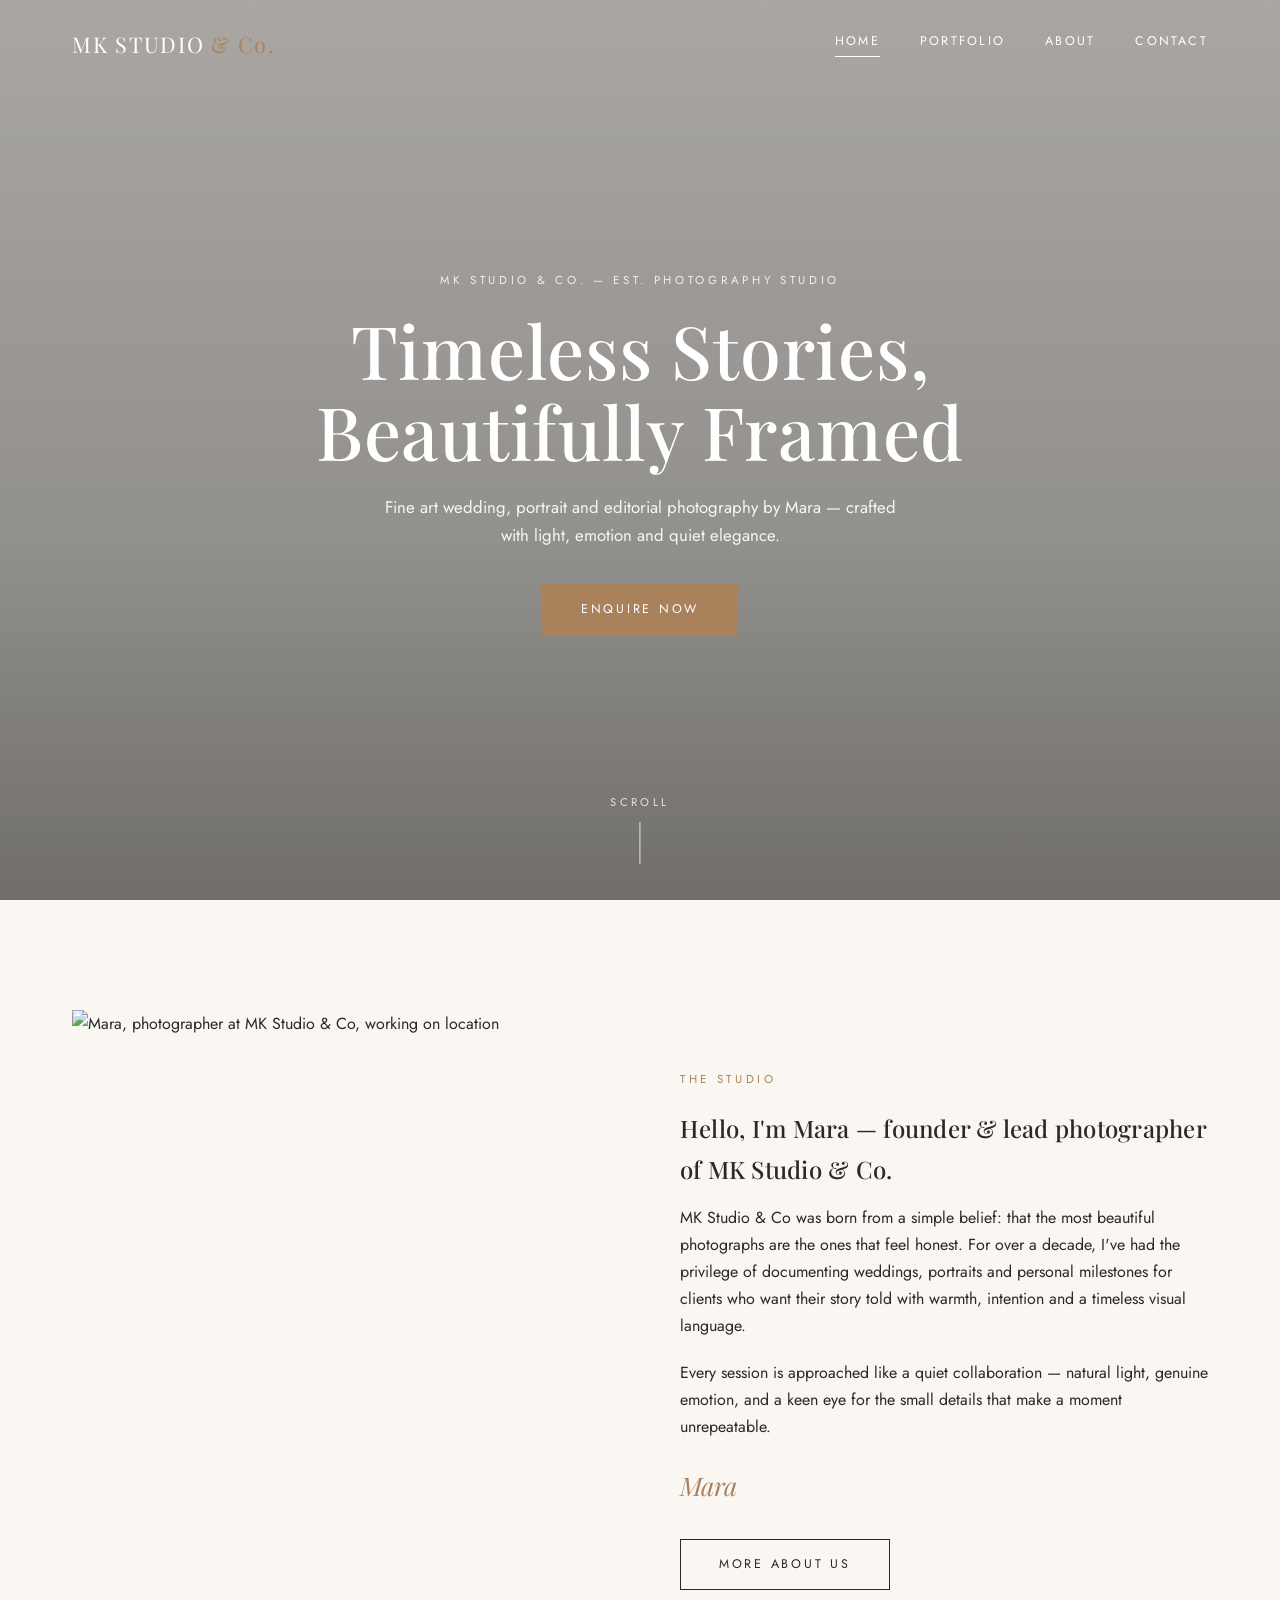
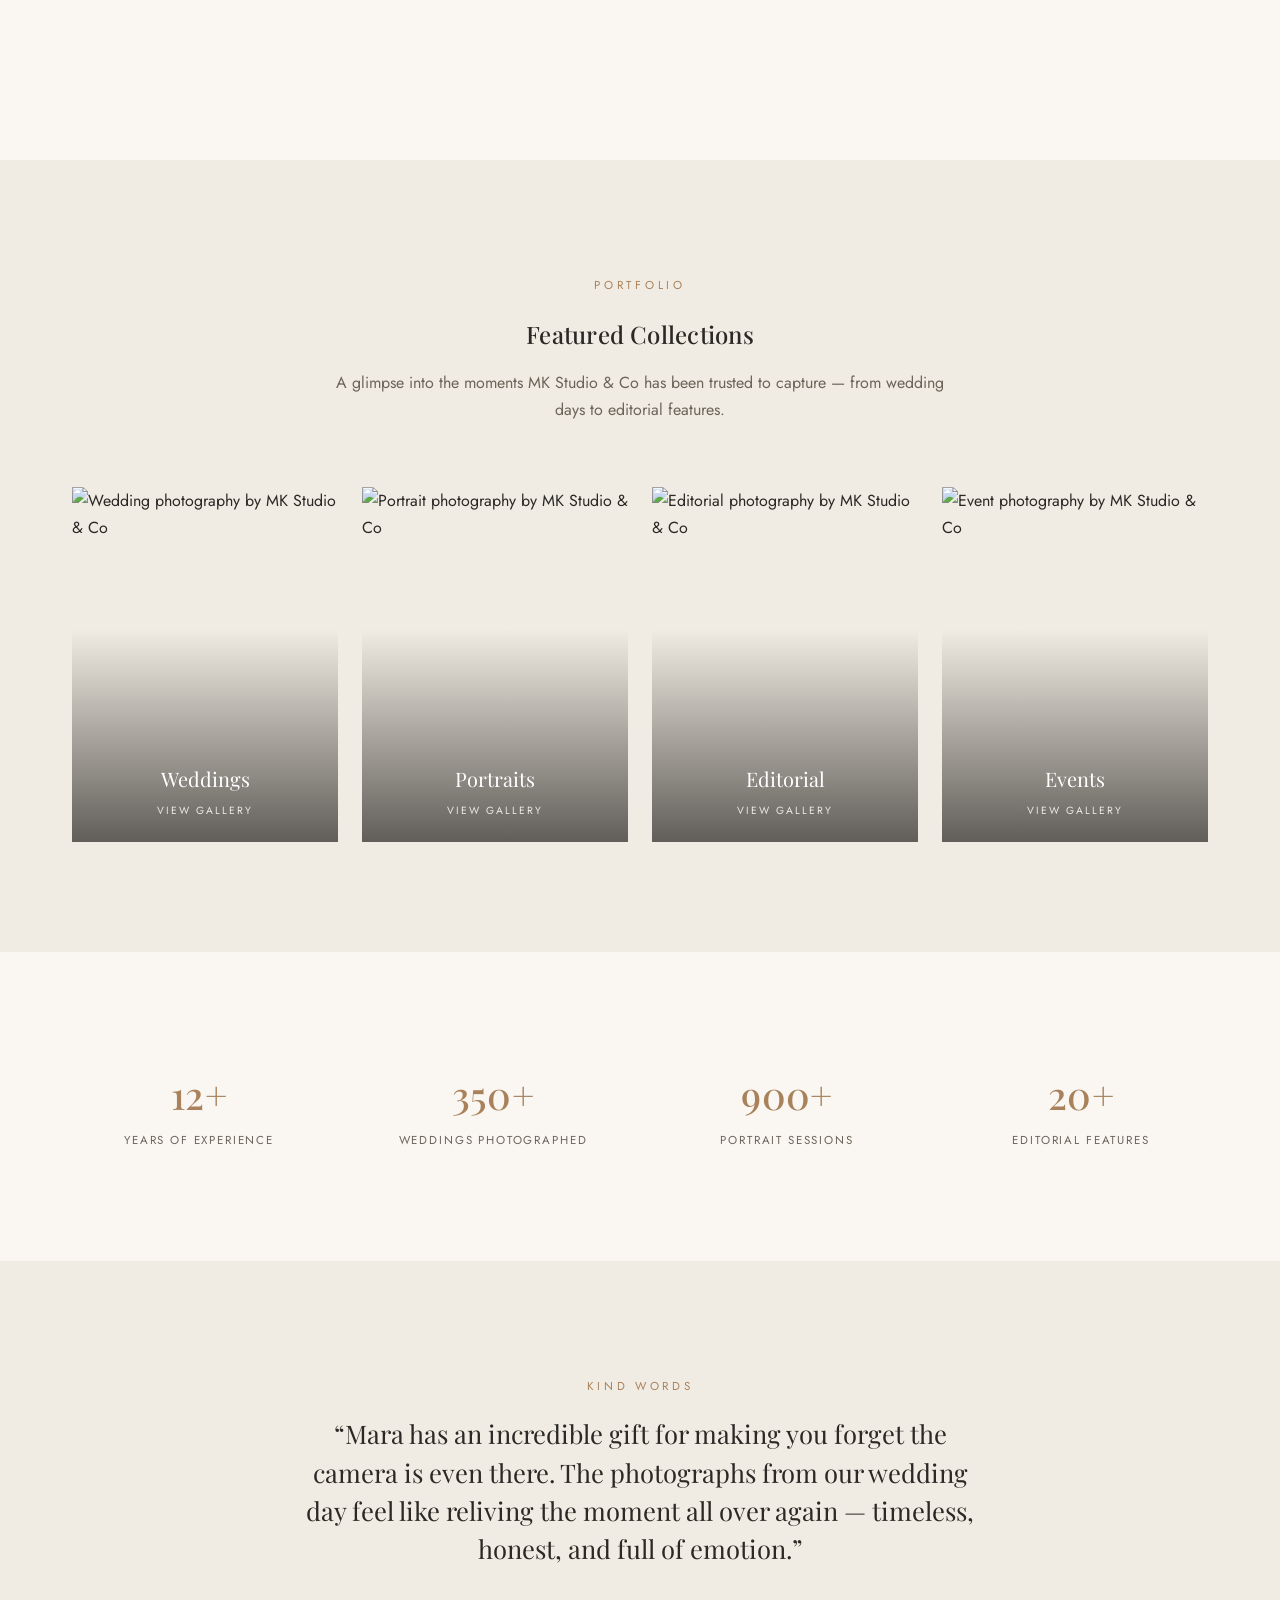
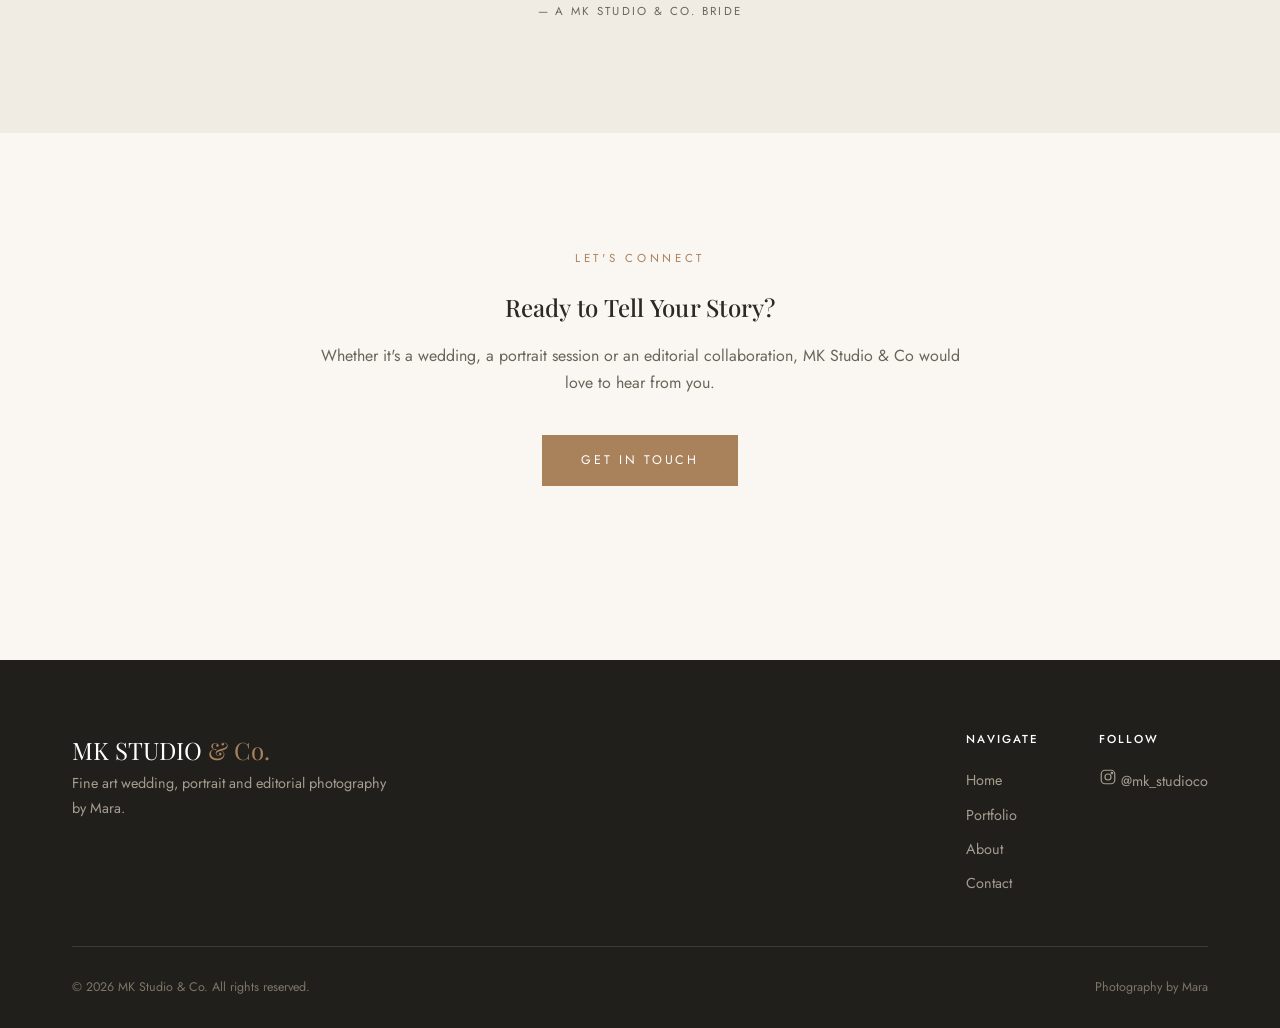
==== index.html @ fb34aadc "Add MK Studio & Co photography website Build a 4-page static site (home, portfolio, about, contact) " ====
<!DOCTYPE html>
<html lang="en">
<head>
<meta charset="UTF-8">
<meta name="viewport" content="width=device-width, initial-scale=1.0">
<title>MK STUDIO &amp; Co — Fine Art Photography by Mara</title>
<meta name="description" content="MK STUDIO & Co is a fine art photography studio led by photographer Mara, specializing in weddings, portraits, editorial and event photography.">
<link rel="preconnect" href="https://fonts.googleapis.com">
<link rel="preconnect" href="https://fonts.gstatic.com" crossorigin>
<link href="https://fonts.googleapis.com/css2?family=Playfair+Display:ital,wght@0,400;0,500;1,400&family=Jost:wght@300;400;500&display=swap" rel="stylesheet">
<link rel="stylesheet" href="css/style.css">
</head>
<body>

<header class="site-header transparent-nav">
  <div class="container nav-wrap">
    <a href="index.html" class="logo">MK STUDIO <span>&amp; Co.</span></a>
    <nav class="nav-links">
      <a href="index.html" class="active">Home</a>
      <a href="portfolio.html">Portfolio</a>
      <a href="about.html">About</a>
      <a href="contact.html">Contact</a>
    </nav>
    <button class="nav-toggle" aria-label="Toggle navigation">
      <span></span><span></span><span></span>
    </button>
  </div>
</header>

<section class="hero">
  <div class="hero-media" style="background-image: url('https://images.unsplash.com/photo-1519741497674-611481863552?auto=format&fit=crop&w=1800&q=80');"></div>
  <div class="hero-content">
    <span class="eyebrow">MK Studio &amp; Co. — Est. Photography Studio</span>
    <h1>Timeless Stories,<br>Beautifully Framed</h1>
    <p>Fine art wedding, portrait and editorial photography by Mara — crafted with light, emotion and quiet elegance.</p>
    <a href="contact.html" class="btn btn-accent">Enquire Now</a>
  </div>
  <span class="scroll-cue">Scroll</span>
</section>

<section>
  <div class="container split">
    <div class="split-media">
      <img src="https://images.unsplash.com/photo-1554080353-a576cf803bda?auto=format&fit=crop&w=1000&q=80" alt="Mara, photographer at MK Studio & Co, working on location">
    </div>
    <div class="split-text">
      <span class="eyebrow">The Studio</span>
      <h2>Hello, I'm Mara — founder &amp; lead photographer of MK Studio &amp; Co.</h2>
      <p>MK Studio &amp; Co was born from a simple belief: that the most beautiful photographs are the ones that feel honest. For over a decade, I've had the privilege of documenting weddings, portraits and personal milestones for clients who want their story told with warmth, intention and a timeless visual language.</p>
      <p>Every session is approached like a quiet collaboration — natural light, genuine emotion, and a keen eye for the small details that make a moment unrepeatable.</p>
      <p class="signature">Mara</p>
      <a href="about.html" class="btn">More About Us</a>
    </div>
  </div>
</section>

<section class="section-alt">
  <div class="container">
    <div class="section-head">
      <span class="eyebrow">Portfolio</span>
      <h2>Featured Collections</h2>
      <p>A glimpse into the moments MK Studio &amp; Co has been trusted to capture — from wedding days to editorial features.</p>
    </div>
    <div class="category-grid">
      <a href="portfolio.html#weddings" class="category-card">
        <img src="https://images.unsplash.com/photo-1519741497674-611481863552?auto=format&fit=crop&w=700&q=80" alt="Wedding photography by MK Studio & Co">
        <div class="category-label"><span>Weddings</span><small>View Gallery</small></div>
      </a>
      <a href="portfolio.html#portraits" class="category-card">
        <img src="https://images.unsplash.com/photo-1544005313-94ddf0286df2?auto=format&fit=crop&w=700&q=80" alt="Portrait photography by MK Studio & Co">
        <div class="category-label"><span>Portraits</span><small>View Gallery</small></div>
      </a>
      <a href="portfolio.html#editorial" class="category-card">
        <img src="https://images.unsplash.com/photo-1515886657613-9f3515b0c78f?auto=format&fit=crop&w=700&q=80" alt="Editorial photography by MK Studio & Co">
        <div class="category-label"><span>Editorial</span><small>View Gallery</small></div>
      </a>
      <a href="portfolio.html#events" class="category-card">
        <img src="https://images.unsplash.com/photo-1511795409834-ef04bbd61622?auto=format&fit=crop&w=700&q=80" alt="Event photography by MK Studio & Co">
        <div class="category-label"><span>Events</span><small>View Gallery</small></div>
      </a>
    </div>
  </div>
</section>

<section>
  <div class="container">
    <div class="stats">
      <div class="stat">
        <h3>12+</h3>
        <p>Years of Experience</p>
      </div>
      <div class="stat">
        <h3>350+</h3>
        <p>Weddings Photographed</p>
      </div>
      <div class="stat">
        <h3>900+</h3>
        <p>Portrait Sessions</p>
      </div>
      <div class="stat">
        <h3>20+</h3>
        <p>Editorial Features</p>
      </div>
    </div>
  </div>
</section>

<section class="section-alt">
  <div class="container testimonial">
    <span class="eyebrow">Kind Words</span>
    <blockquote>&ldquo;Mara has an incredible gift for making you forget the camera is even there. The photographs from our wedding day feel like reliving the moment all over again — timeless, honest, and full of emotion.&rdquo;</blockquote>
    <cite>— A MK Studio &amp; Co. Bride</cite>
  </div>
</section>

<section>
  <div class="container">
    <div class="section-head">
      <span class="eyebrow">Let's Connect</span>
      <h2>Ready to Tell Your Story?</h2>
      <p>Whether it's a wedding, a portrait session or an editorial collaboration, MK Studio &amp; Co would love to hear from you.</p>
      <a href="contact.html" class="btn btn-accent" style="margin-top: 20px;">Get In Touch</a>
    </div>
  </div>
</section>

<footer class="site-footer">
  <div class="container">
    <div class="footer-top">
      <div>
        <div class="footer-logo">MK STUDIO <span>&amp; Co.</span></div>
        <p class="footer-tagline">Fine art wedding, portrait and editorial photography by Mara.</p>
      </div>
      <div class="footer-links">
        <div class="footer-col">
          <h4>Navigate</h4>
          <a href="index.html">Home</a>
          <a href="portfolio.html">Portfolio</a>
          <a href="about.html">About</a>
          <a href="contact.html">Contact</a>
        </div>
        <div class="footer-col">
          <h4>Follow</h4>
          <a href="https://www.instagram.com/mk_studioco" target="_blank" rel="noopener" class="footer-social">
            <svg class="icon" viewBox="0 0 24 24" fill="none" stroke="currentColor" stroke-width="1.6"><rect x="3" y="3" width="18" height="18" rx="5"/><circle cx="12" cy="12" r="4"/><circle cx="17.2" cy="6.8" r="1"/></svg>
            @mk_studioco
          </a>
        </div>
      </div>
    </div>
    <div class="footer-bottom">
      <span>&copy; 2026 MK Studio &amp; Co. All rights reserved.</span>
      <span>Photography by Mara</span>
    </div>
  </div>
</footer>

<script src="js/main.js"></script>
</body>
</html>
---- css/style.css ----
/* ===========================================================
   MK STUDIO & Co — Photography Portfolio
   Base styles
   =========================================================== */

:root {
  --color-bg: #faf7f2;
  --color-bg-alt: #f1ece3;
  --color-text: #2b2925;
  --color-text-soft: #6b6459;
  --color-accent: #a9825c;
  --color-accent-dark: #8a6845;
  --color-line: #e2dacd;
  --color-white: #ffffff;
  --font-display: "Playfair Display", "Georgia", serif;
  --font-body: "Jost", "Helvetica Neue", Arial, sans-serif;
  --max-width: 1200px;
  --transition: 0.35s ease;
}

* {
  box-sizing: border-box;
}

html {
  scroll-behavior: smooth;
}

body {
  margin: 0;
  font-family: var(--font-body);
  color: var(--color-text);
  background: var(--color-bg);
  line-height: 1.7;
  -webkit-font-smoothing: antialiased;
}

img {
  max-width: 100%;
  display: block;
}

a {
  color: inherit;
  text-decoration: none;
}

ul {
  list-style: none;
  margin: 0;
  padding: 0;
}

h1, h2, h3, h4 {
  font-family: var(--font-display);
  font-weight: 500;
  letter-spacing: 0.01em;
  margin: 0 0 0.6em;
}

p {
  margin: 0 0 1.2em;
}

.container {
  max-width: var(--max-width);
  margin: 0 auto;
  padding: 0 32px;
}

.eyebrow {
  display: inline-block;
  font-family: var(--font-body);
  text-transform: uppercase;
  letter-spacing: 0.32em;
  font-size: 0.72rem;
  color: var(--color-accent);
  margin-bottom: 18px;
}

.btn {
  display: inline-block;
  padding: 14px 38px;
  border: 1px solid var(--color-text);
  color: var(--color-text);
  font-size: 0.78rem;
  letter-spacing: 0.22em;
  text-transform: uppercase;
  text-align: center;
  background: transparent;
  cursor: pointer;
  transition: background var(--transition), color var(--transition), border-color var(--transition);
}

.btn:hover {
  background: var(--color-text);
  color: var(--color-white);
}

.btn-accent {
  border-color: var(--color-accent);
  color: var(--color-white);
  background: var(--color-accent);
}

.btn-accent:hover {
  background: var(--color-accent-dark);
  border-color: var(--color-accent-dark);
  color: var(--color-white);
}

/* ---------- Header / Navigation ---------- */

.site-header {
  position: fixed;
  top: 0;
  left: 0;
  right: 0;
  z-index: 100;
  padding: 26px 0;
  transition: background var(--transition), padding var(--transition), box-shadow var(--transition);
}

.site-header.is-solid {
  background: rgba(250, 247, 242, 0.96);
  backdrop-filter: blur(6px);
  padding: 16px 0;
  box-shadow: 0 1px 0 var(--color-line);
}

.nav-wrap {
  display: flex;
  align-items: center;
  justify-content: space-between;
}

.logo {
  font-family: var(--font-display);
  font-size: 1.35rem;
  letter-spacing: 0.08em;
  color: var(--color-text);
}

.logo span {
  color: var(--color-accent);
}

.site-header.transparent-nav:not(.is-solid) .logo,
.site-header.transparent-nav:not(.is-solid) .nav-links a,
.site-header.transparent-nav:not(.is-solid) .nav-toggle span {
  color: var(--color-white);
}

.nav-links {
  display: flex;
  gap: 40px;
}

.nav-links a {
  font-size: 0.78rem;
  text-transform: uppercase;
  letter-spacing: 0.18em;
  padding-bottom: 4px;
  border-bottom: 1px solid transparent;
  transition: border-color var(--transition), opacity var(--transition);
}

.nav-links a:hover,
.nav-links a.active {
  border-bottom-color: currentColor;
}

.nav-toggle {
  display: none;
  flex-direction: column;
  gap: 5px;
  background: none;
  border: none;
  cursor: pointer;
  padding: 6px;
}

.nav-toggle span {
  width: 26px;
  height: 1px;
  background: var(--color-text);
  transition: background var(--transition);
}

/* ---------- Hero ---------- */

.hero {
  position: relative;
  height: 100vh;
  min-height: 620px;
  display: flex;
  align-items: center;
  justify-content: center;
  text-align: center;
  color: var(--color-white);
  overflow: hidden;
}

.hero-media {
  position: absolute;
  inset: 0;
  background-size: cover;
  background-position: center;
  filter: grayscale(15%);
}

.hero-media::after {
  content: "";
  position: absolute;
  inset: 0;
  background: linear-gradient(180deg, rgba(20, 18, 15, 0.35) 0%, rgba(20, 18, 15, 0.45) 60%, rgba(20, 18, 15, 0.6) 100%);
}

.hero-content {
  position: relative;
  z-index: 2;
  padding: 0 24px;
}

.hero-content .eyebrow {
  color: var(--color-white);
  opacity: 0.85;
}

.hero-content h1 {
  font-size: clamp(2.4rem, 6vw, 4.6rem);
  margin-bottom: 0.3em;
  line-height: 1.1;
}

.hero-content p {
  font-size: 1.05rem;
  max-width: 520px;
  margin: 0 auto 2em;
  opacity: 0.92;
}

.scroll-cue {
  position: absolute;
  bottom: 36px;
  left: 50%;
  transform: translateX(-50%);
  z-index: 2;
  color: var(--color-white);
  font-size: 0.7rem;
  letter-spacing: 0.3em;
  text-transform: uppercase;
  opacity: 0.8;
}

.scroll-cue::after {
  content: "";
  display: block;
  width: 1px;
  height: 42px;
  background: var(--color-white);
  margin: 10px auto 0;
  animation: scrollLine 2s ease-in-out infinite;
}

@keyframes scrollLine {
  0% { transform: scaleY(0); transform-origin: top; opacity: 0.2; }
  50% { transform: scaleY(1); transform-origin: top; opacity: 1; }
  51% { transform-origin: bottom; }
  100% { transform: scaleY(0); transform-origin: bottom; opacity: 0.2; }
}

/* ---------- Page hero (inner pages) ---------- */

.page-hero {
  padding: 180px 0 90px;
  text-align: center;
  background: var(--color-bg-alt);
  border-bottom: 1px solid var(--color-line);
}

.page-hero h1 {
  font-size: clamp(2.2rem, 4.5vw, 3.2rem);
}

.page-hero p {
  color: var(--color-text-soft);
  max-width: 560px;
  margin: 0 auto;
}

/* ---------- Sections ---------- */

section {
  padding: 110px 0;
}

.section-alt {
  background: var(--color-bg-alt);
}

.section-head {
  text-align: center;
  max-width: 640px;
  margin: 0 auto 64px;
}

.section-head p {
  color: var(--color-text-soft);
}

/* Intro / split section */

.split {
  display: grid;
  grid-template-columns: 1fr 1fr;
  gap: 80px;
  align-items: center;
}

.split-media img {
  width: 100%;
  height: 640px;
  object-fit: cover;
  filter: grayscale(8%);
}

.split-media.short img {
  height: 460px;
}

.split-text .eyebrow {
  display: block;
}

.signature {
  font-family: var(--font-display);
  font-style: italic;
  font-size: 1.6rem;
  color: var(--color-accent);
  margin-top: 24px;
}

/* Featured categories grid (home) */

.category-grid {
  display: grid;
  grid-template-columns: repeat(4, 1fr);
  gap: 24px;
}

.category-card {
  position: relative;
  overflow: hidden;
  aspect-ratio: 3 / 4;
}

.category-card img {
  width: 100%;
  height: 100%;
  object-fit: cover;
  filter: grayscale(12%);
  transition: transform 0.7s ease, filter 0.7s ease;
}

.category-card:hover img {
  transform: scale(1.06);
  filter: grayscale(0%);
}

.category-card::after {
  content: "";
  position: absolute;
  inset: 0;
  background: linear-gradient(180deg, rgba(20,18,15,0) 40%, rgba(20,18,15,0.65) 100%);
}

.category-label {
  position: absolute;
  left: 0;
  right: 0;
  bottom: 22px;
  z-index: 2;
  text-align: center;
  color: var(--color-white);
}

.category-label span {
  display: block;
  font-family: var(--font-display);
  font-size: 1.25rem;
}

.category-label small {
  display: block;
  text-transform: uppercase;
  letter-spacing: 0.2em;
  font-size: 0.65rem;
  margin-top: 6px;
  opacity: 0.85;
}

/* Portfolio gallery page */

.gallery-nav {
  display: flex;
  justify-content: center;
  flex-wrap: wrap;
  gap: 14px;
  margin-bottom: 56px;
}

.gallery-nav button {
  padding: 10px 24px;
  border: 1px solid var(--color-line);
  background: transparent;
  font-family: var(--font-body);
  font-size: 0.72rem;
  letter-spacing: 0.2em;
  text-transform: uppercase;
  cursor: pointer;
  color: var(--color-text-soft);
  transition: all var(--transition);
}

.gallery-nav button:hover,
.gallery-nav button.active {
  background: var(--color-text);
  border-color: var(--color-text);
  color: var(--color-white);
}

.gallery-grid {
  display: grid;
  grid-template-columns: repeat(3, 1fr);
  gap: 20px;
}

.gallery-item {
  overflow: hidden;
  position: relative;
}

.gallery-item.tall {
  grid-row: span 2;
}

.gallery-item img {
  width: 100%;
  height: 100%;
  object-fit: cover;
  filter: grayscale(10%);
  transition: transform 0.6s ease, filter 0.6s ease;
}

.gallery-item:hover img {
  transform: scale(1.04);
  filter: grayscale(0%);
}

.gallery-caption {
  position: absolute;
  inset: 0;
  display: flex;
  align-items: flex-end;
  padding: 20px;
  background: linear-gradient(180deg, rgba(20,18,15,0) 55%, rgba(20,18,15,0.55) 100%);
  color: var(--color-white);
  opacity: 0;
  transition: opacity var(--transition);
}

.gallery-item:hover .gallery-caption {
  opacity: 1;
}

.gallery-caption span {
  font-family: var(--font-display);
  font-size: 1.05rem;
}

/* Stats / numbers */

.stats {
  display: grid;
  grid-template-columns: repeat(4, 1fr);
  gap: 40px;
  text-align: center;
}

.stat h3 {
  font-size: 2.4rem;
  color: var(--color-accent);
  margin-bottom: 4px;
}

.stat p {
  margin: 0;
  text-transform: uppercase;
  letter-spacing: 0.16em;
  font-size: 0.72rem;
  color: var(--color-text-soft);
}

/* Testimonial */

.testimonial {
  max-width: 760px;
  margin: 0 auto;
  text-align: center;
}

.testimonial blockquote {
  font-family: var(--font-display);
  font-size: 1.6rem;
  line-height: 1.5;
  margin: 0 0 28px;
  color: var(--color-text);
}

.testimonial cite {
  font-style: normal;
  text-transform: uppercase;
  letter-spacing: 0.2em;
  font-size: 0.72rem;
  color: var(--color-text-soft);
}

/* About page */

.about-hero {
  display: grid;
  grid-template-columns: 0.9fr 1.1fr;
  gap: 80px;
  align-items: center;
}

.value-grid {
  display: grid;
  grid-template-columns: repeat(3, 1fr);
  gap: 40px;
}

.value-card {
  text-align: center;
  padding: 40px 24px;
  border: 1px solid var(--color-line);
}

.value-card .icon {
  width: 44px;
  height: 44px;
  margin: 0 auto 20px;
  color: var(--color-accent);
}

/* Contact page */

.contact-wrap {
  display: grid;
  grid-template-columns: 0.9fr 1.1fr;
  gap: 70px;
}

.contact-info h2 {
  font-size: 2rem;
}

.contact-info p {
  color: var(--color-text-soft);
}

.contact-detail {
  display: flex;
  align-items: center;
  gap: 14px;
  margin-bottom: 22px;
  padding-bottom: 22px;
  border-bottom: 1px solid var(--color-line);
}

.contact-detail .icon {
  width: 22px;
  height: 22px;
  flex-shrink: 0;
  color: var(--color-accent);
}

.contact-detail a {
  font-size: 0.95rem;
  word-break: break-all;
  transition: color var(--transition);
}

.contact-detail a:hover {
  color: var(--color-accent);
}

.contact-detail small {
  display: block;
  text-transform: uppercase;
  letter-spacing: 0.18em;
  font-size: 0.65rem;
  color: var(--color-text-soft);
  margin-bottom: 4px;
}

.contact-form {
  background: var(--color-white);
  padding: 48px;
  border: 1px solid var(--color-line);
}

.form-row {
  display: grid;
  grid-template-columns: 1fr 1fr;
  gap: 22px;
}

.field {
  margin-bottom: 22px;
}

.field label {
  display: block;
  font-size: 0.7rem;
  text-transform: uppercase;
  letter-spacing: 0.18em;
  color: var(--color-text-soft);
  margin-bottom: 10px;
}

.field input,
.field select,
.field textarea {
  width: 100%;
  border: none;
  border-bottom: 1px solid var(--color-line);
  background: transparent;
  padding: 10px 2px;
  font-family: var(--font-body);
  font-size: 0.95rem;
  color: var(--color-text);
  transition: border-color var(--transition);
}

.field textarea {
  resize: vertical;
  min-height: 120px;
}

.field input:focus,
.field select:focus,
.field textarea:focus {
  outline: none;
  border-color: var(--color-accent);
}

.form-note {
  font-size: 0.82rem;
  color: var(--color-text-soft);
  margin-top: 18px;
}

.form-status {
  margin-top: 18px;
  font-size: 0.85rem;
  display: none;
}

.form-status.visible {
  display: block;
}

.form-status.success {
  color: #4a7c59;
}

.form-status.error {
  color: #b3543b;
}

/* ---------- Footer ---------- */

.site-footer {
  background: #211f1c;
  color: #d8d2c6;
  padding: 70px 0 30px;
}

.footer-top {
  display: flex;
  justify-content: space-between;
  align-items: flex-start;
  flex-wrap: wrap;
  gap: 40px;
  padding-bottom: 40px;
  border-bottom: 1px solid rgba(255,255,255,0.12);
  margin-bottom: 30px;
}

.footer-logo {
  font-family: var(--font-display);
  font-size: 1.5rem;
  color: var(--color-white);
}

.footer-logo span {
  color: var(--color-accent);
}

.footer-tagline {
  max-width: 320px;
  color: #a49d8e;
  font-size: 0.9rem;
}

.footer-links {
  display: flex;
  gap: 60px;
  flex-wrap: wrap;
}

.footer-col h4 {
  font-family: var(--font-body);
  text-transform: uppercase;
  letter-spacing: 0.18em;
  font-size: 0.72rem;
  color: var(--color-white);
  margin-bottom: 18px;
}

.footer-col a,
.footer-col p {
  display: block;
  color: #a49d8e;
  font-size: 0.9rem;
  margin-bottom: 10px;
  transition: color var(--transition);
}

.footer-col a:hover {
  color: var(--color-white);
}

.footer-social {
  display: inline-flex;
  align-items: center;
  gap: 10px;
}

.footer-social .icon {
  width: 18px;
  height: 18px;
}

.footer-bottom {
  display: flex;
  justify-content: space-between;
  flex-wrap: wrap;
  gap: 10px;
  font-size: 0.78rem;
  color: #7d7666;
}

/* ---------- Responsive ---------- */

@media (max-width: 960px) {
  .split,
  .about-hero,
  .contact-wrap {
    grid-template-columns: 1fr;
    gap: 50px;
  }

  .split-media img {
    height: 420px;
  }

  .category-grid {
    grid-template-columns: repeat(2, 1fr);
  }

  .gallery-grid {
    grid-template-columns: repeat(2, 1fr);
  }

  .stats {
    grid-template-columns: repeat(2, 1fr);
    row-gap: 40px;
  }

  .value-grid {
    grid-template-columns: 1fr;
  }

  .form-row {
    grid-template-columns: 1fr;
    gap: 0;
  }
}

@media (max-width: 720px) {
  .nav-links {
    position: fixed;
    top: 0;
    right: 0;
    height: 100vh;
    width: 78%;
    max-width: 320px;
    background: var(--color-bg);
    flex-direction: column;
    align-items: flex-start;
    justify-content: center;
    gap: 30px;
    padding: 40px;
    transform: translateX(100%);
    transition: transform var(--transition);
    box-shadow: -6px 0 24px rgba(0,0,0,0.08);
  }

  .nav-links.open {
    transform: translateX(0);
  }

  .nav-links a {
    color: var(--color-text) !important;
    font-size: 0.95rem;
  }

  .nav-toggle {
    display: flex;
  }

  .site-header.transparent-nav .nav-links a {
    color: var(--color-text) !important;
  }

  section {
    padding: 80px 0;
  }

  .category-grid {
    grid-template-columns: 1fr;
  }

  .gallery-grid {
    grid-template-columns: 1fr;
  }

  .gallery-item.tall {
    grid-row: auto;
  }

  .contact-form {
    padding: 30px 22px;
  }

  .footer-top {
    flex-direction: column;
  }
}
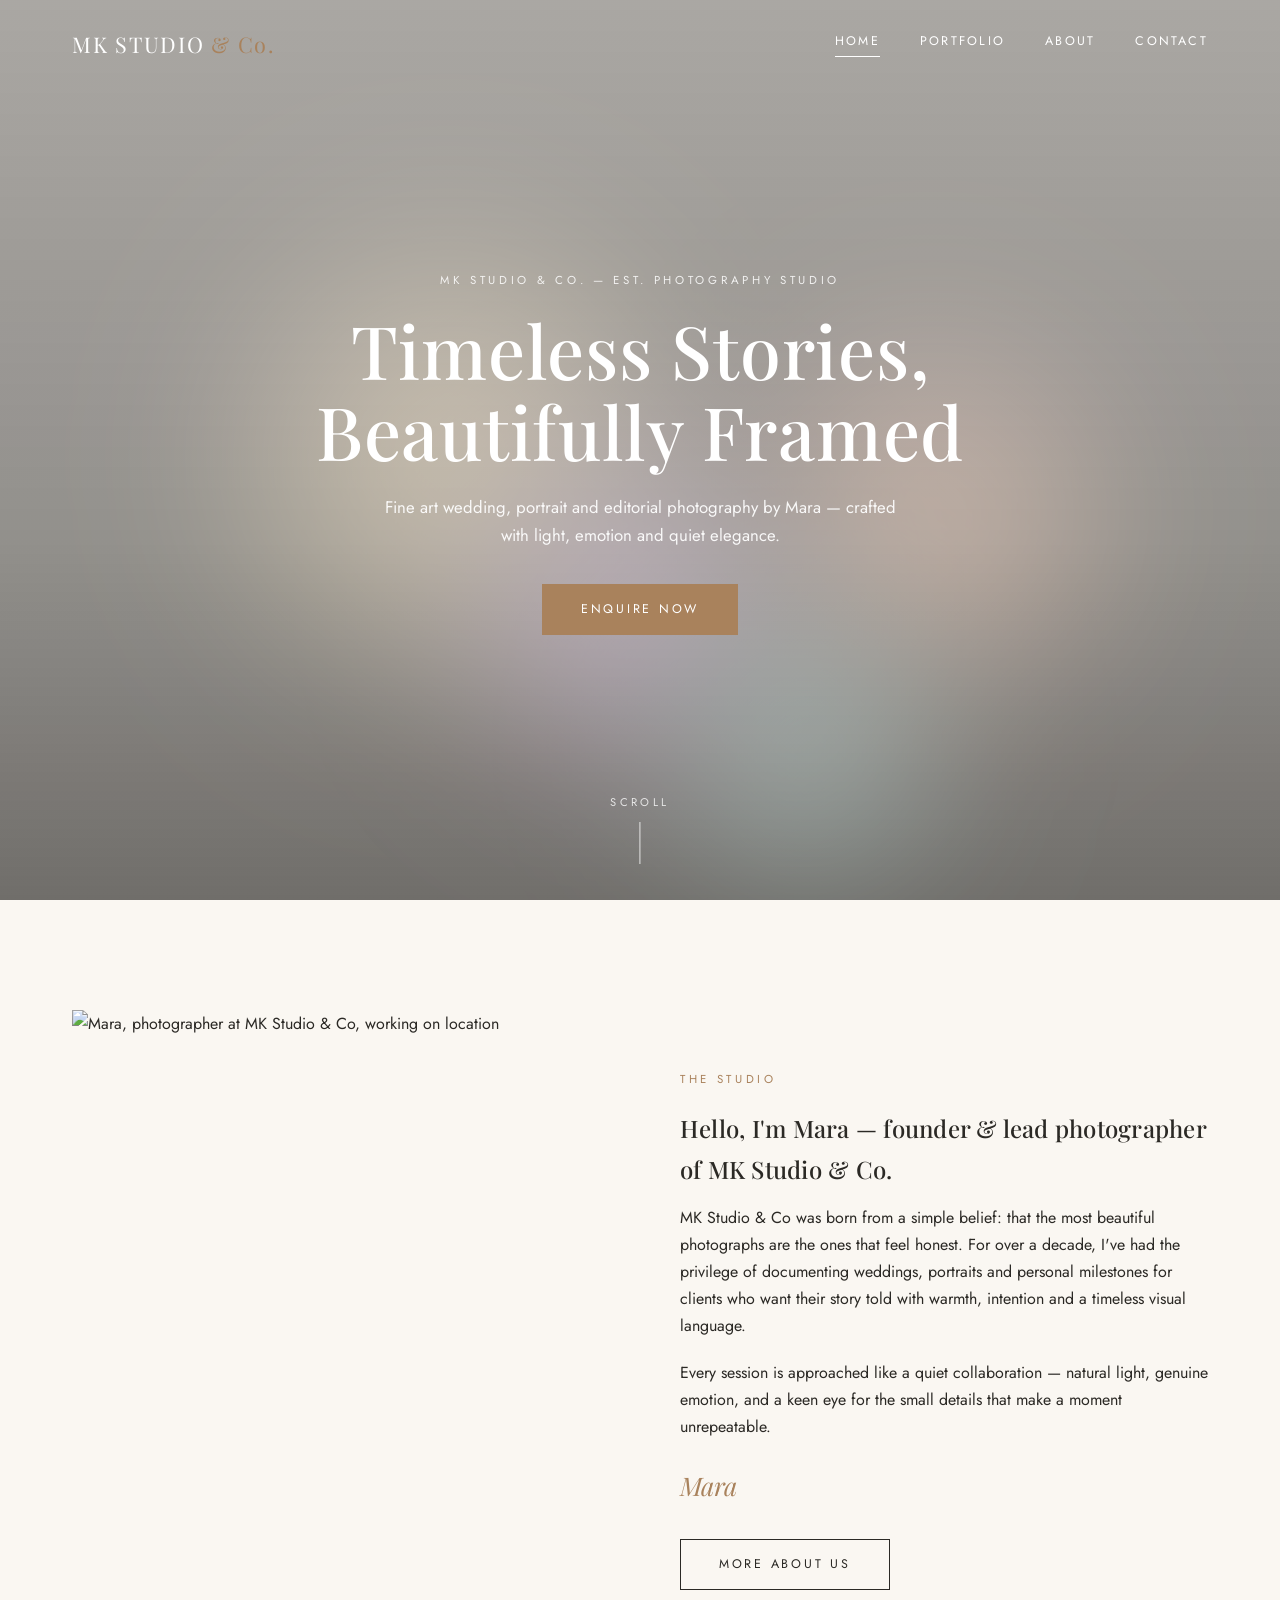
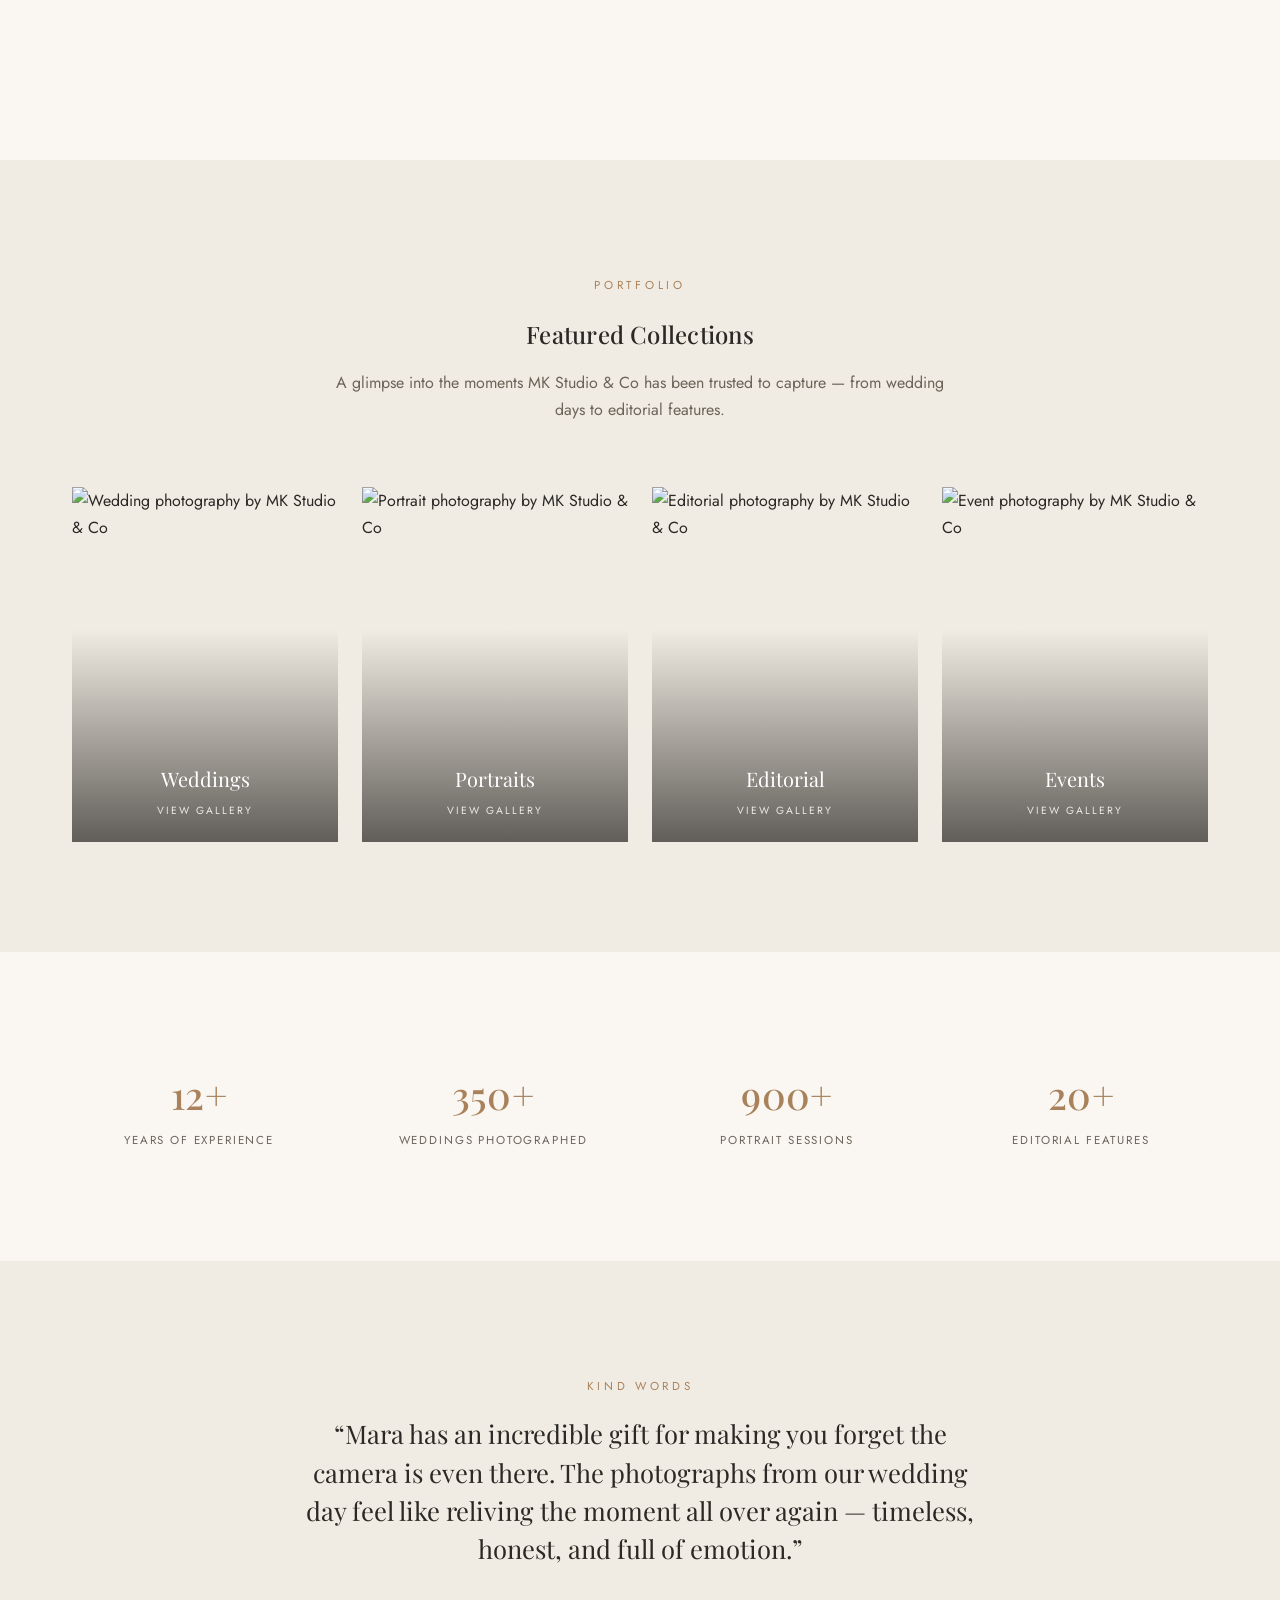
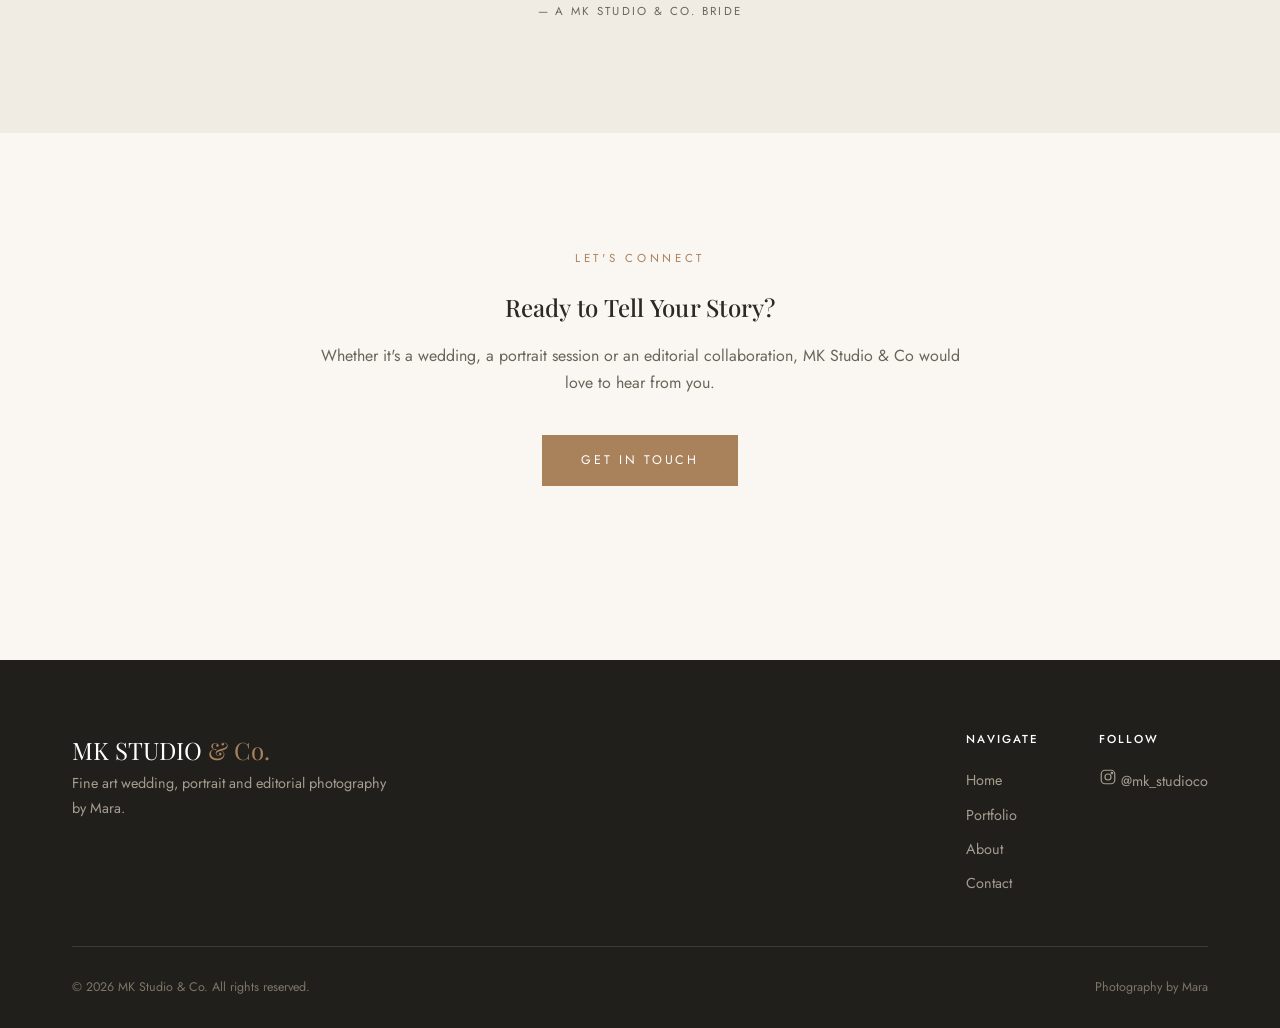
==== commit b1d69e1d: "Add animated Siri-style color glow behind hero headline Layer several blurred, drifting radial-gradi" ====
--- a/index.html
+++ b/index.html
@@ -29,6 +29,12 @@
 
 <section class="hero">
   <div class="hero-media" style="background-image: url('https://images.unsplash.com/photo-1519741497674-611481863552?auto=format&fit=crop&w=1800&q=80');"></div>
+  <div class="siri-glow" aria-hidden="true">
+    <span class="b1"></span>
+    <span class="b2"></span>
+    <span class="b3"></span>
+    <span class="b4"></span>
+  </div>
   <div class="hero-content">
     <span class="eyebrow">MK Studio &amp; Co. — Est. Photography Studio</span>
     <h1>Timeless Stories,<br>Beautifully Framed</h1>
--- a/css/style.css
+++ b/css/style.css
@@ -214,6 +214,82 @@
   position: absolute;
   inset: 0;
   background: linear-gradient(180deg, rgba(20, 18, 15, 0.35) 0%, rgba(20, 18, 15, 0.45) 60%, rgba(20, 18, 15, 0.6) 100%);
+}
+
+.siri-glow {
+  position: absolute;
+  inset: 0;
+  z-index: 1;
+  overflow: hidden;
+  mix-blend-mode: screen;
+  opacity: 0.6;
+  pointer-events: none;
+}
+
+.siri-glow span {
+  position: absolute;
+  border-radius: 50%;
+  filter: blur(70px);
+  will-change: transform;
+}
+
+.siri-glow .b1 {
+  width: 46vw;
+  height: 46vw;
+  left: 12%;
+  top: 18%;
+  background: radial-gradient(circle, #f0c987 0%, rgba(240, 201, 135, 0) 70%);
+  animation: siriDrift1 16s ease-in-out infinite;
+}
+
+.siri-glow .b2 {
+  width: 38vw;
+  height: 38vw;
+  right: 8%;
+  top: 30%;
+  background: radial-gradient(circle, #e0906d 0%, rgba(224, 144, 109, 0) 70%);
+  animation: siriDrift2 19s ease-in-out infinite;
+}
+
+.siri-glow .b3 {
+  width: 34vw;
+  height: 34vw;
+  left: 32%;
+  bottom: 8%;
+  background: radial-gradient(circle, #b98bc9 0%, rgba(185, 139, 201, 0) 70%);
+  animation: siriDrift3 22s ease-in-out infinite;
+}
+
+.siri-glow .b4 {
+  width: 30vw;
+  height: 30vw;
+  right: 22%;
+  bottom: -4%;
+  background: radial-gradient(circle, #7fb2ad 0%, rgba(127, 178, 173, 0) 70%);
+  animation: siriDrift1 24s ease-in-out infinite reverse;
+}
+
+@keyframes siriDrift1 {
+  0%, 100% { transform: translate(0, 0) scale(1); }
+  33% { transform: translate(6vw, -4vh) scale(1.15); }
+  66% { transform: translate(-4vw, 5vh) scale(0.9); }
+}
+
+@keyframes siriDrift2 {
+  0%, 100% { transform: translate(0, 0) scale(1); }
+  50% { transform: translate(-8vw, 6vh) scale(1.2); }
+}
+
+@keyframes siriDrift3 {
+  0%, 100% { transform: translate(0, 0) scale(1); }
+  40% { transform: translate(5vw, -6vh) scale(1.1); }
+  75% { transform: translate(-6vw, -2vh) scale(0.95); }
+}
+
+@media (prefers-reduced-motion: reduce) {
+  .siri-glow span {
+    animation: none;
+  }
 }
 
 .hero-content {
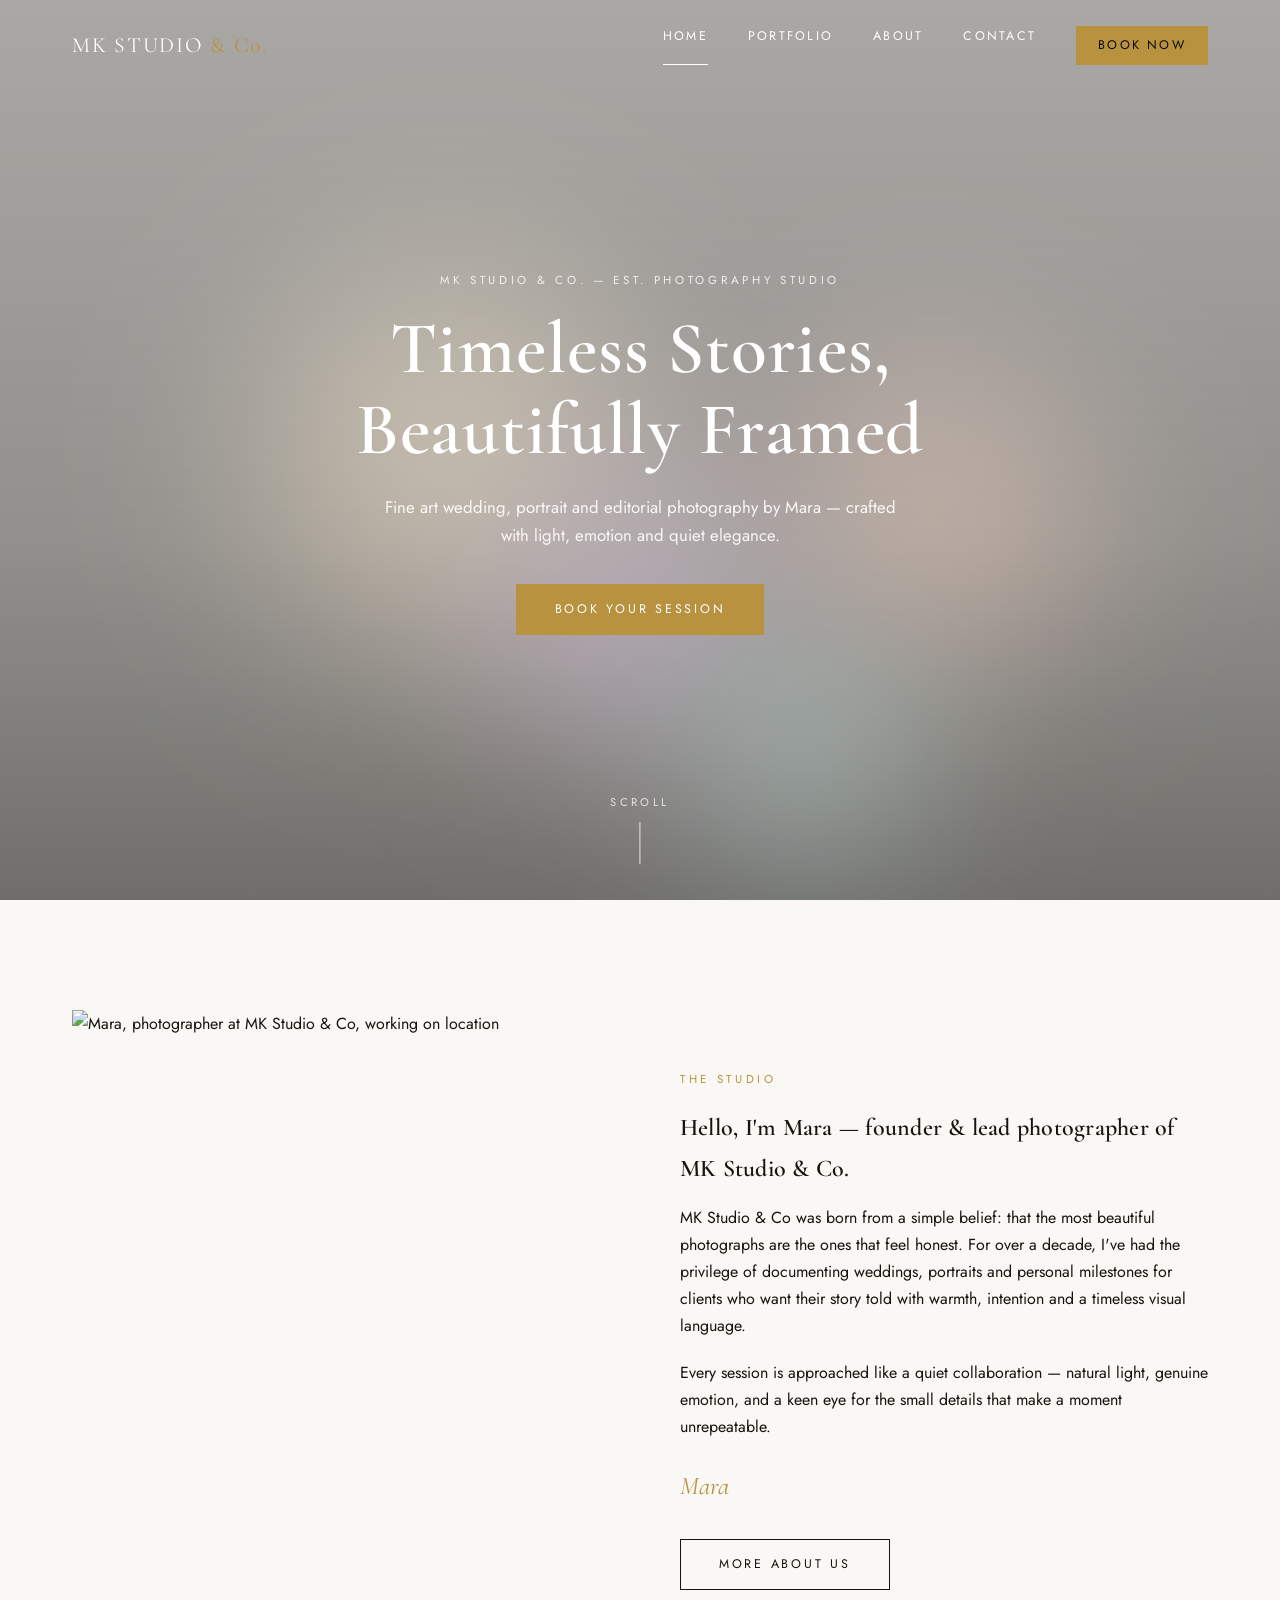
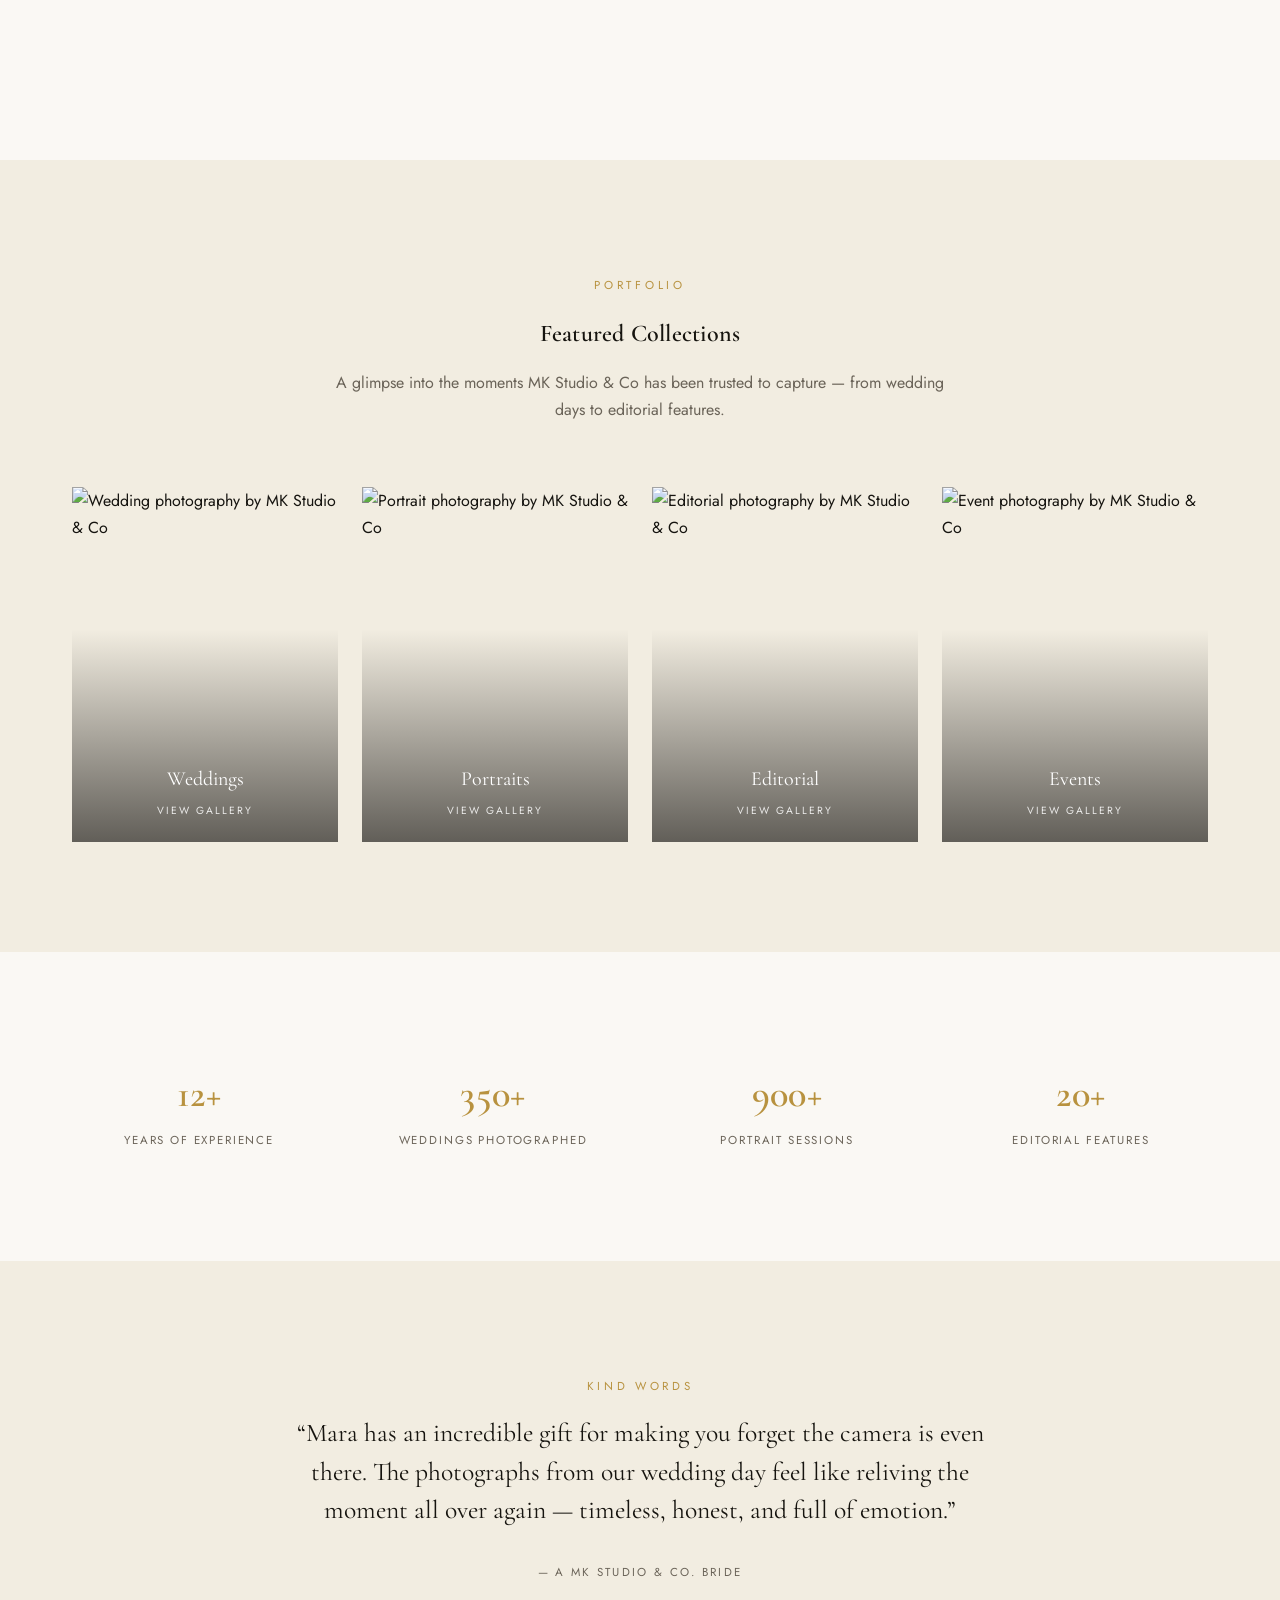
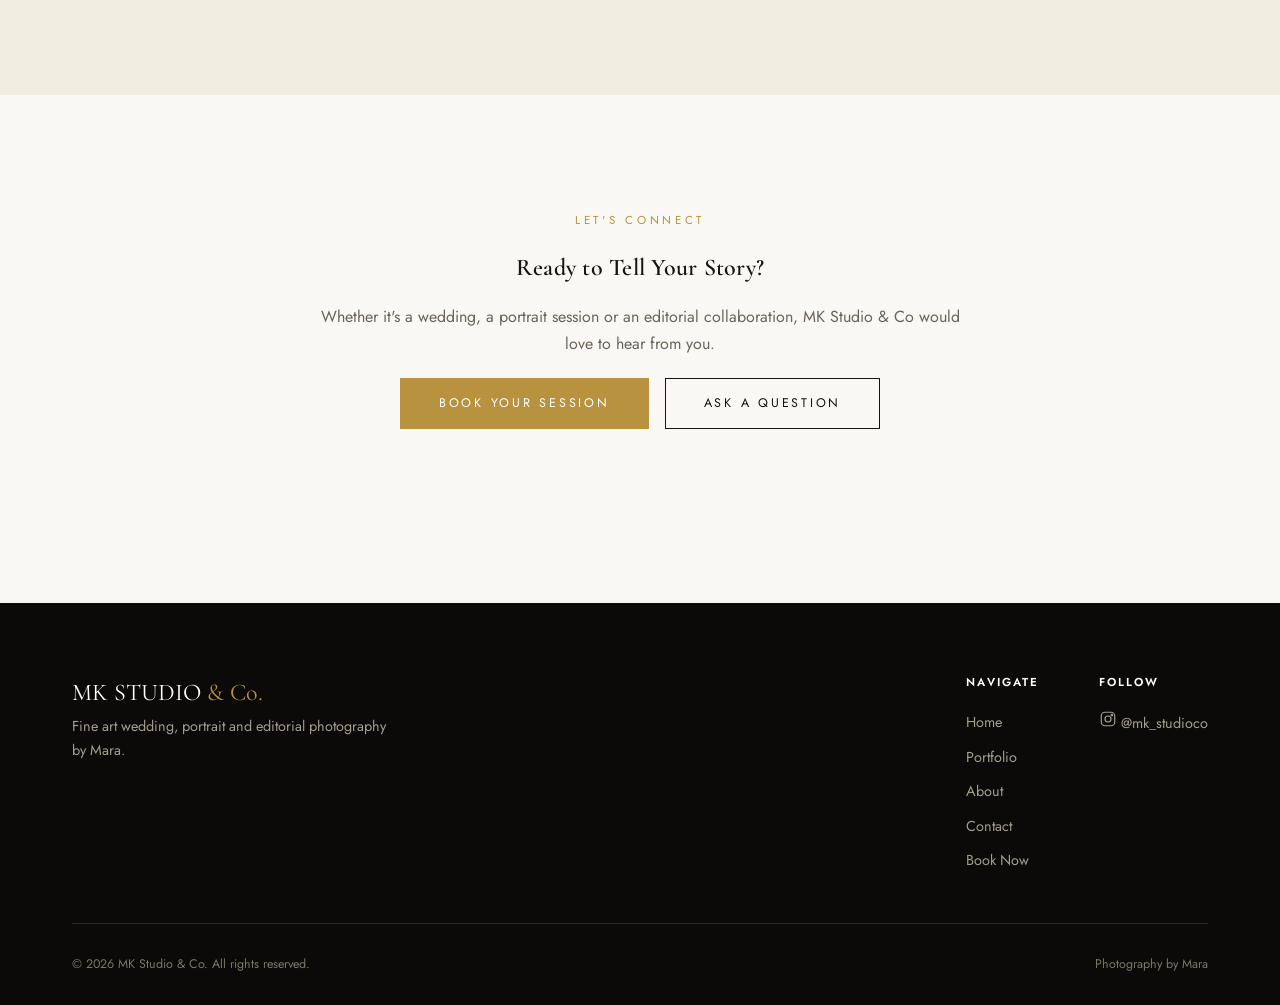
==== commit ff2febaf: "Upgrade to a luxury design and add appointment booking Move the palette to a richer ivory/black/gold" ====
--- a/index.html
+++ b/index.html
@@ -7,7 +7,7 @@
 <meta name="description" content="MK STUDIO & Co is a fine art photography studio led by photographer Mara, specializing in weddings, portraits, editorial and event photography.">
 <link rel="preconnect" href="https://fonts.googleapis.com">
 <link rel="preconnect" href="https://fonts.gstatic.com" crossorigin>
-<link href="https://fonts.googleapis.com/css2?family=Playfair+Display:ital,wght@0,400;0,500;1,400&family=Jost:wght@300;400;500&display=swap" rel="stylesheet">
+<link href="https://fonts.googleapis.com/css2?family=Cormorant+Garamond:ital,wght@0,400;0,500;0,600;1,400;1,500&family=Jost:wght@300;400;500&display=swap" rel="stylesheet">
 <link rel="stylesheet" href="css/style.css">
 </head>
 <body>
@@ -20,6 +20,7 @@
       <a href="portfolio.html">Portfolio</a>
       <a href="about.html">About</a>
       <a href="contact.html">Contact</a>
+      <a href="book.html" class="nav-cta">Book Now</a>
     </nav>
     <button class="nav-toggle" aria-label="Toggle navigation">
       <span></span><span></span><span></span>
@@ -39,7 +40,7 @@
     <span class="eyebrow">MK Studio &amp; Co. — Est. Photography Studio</span>
     <h1>Timeless Stories,<br>Beautifully Framed</h1>
     <p>Fine art wedding, portrait and editorial photography by Mara — crafted with light, emotion and quiet elegance.</p>
-    <a href="contact.html" class="btn btn-accent">Enquire Now</a>
+    <a href="book.html" class="btn btn-accent">Book Your Session</a>
   </div>
   <span class="scroll-cue">Scroll</span>
 </section>
@@ -125,7 +126,10 @@
       <span class="eyebrow">Let's Connect</span>
       <h2>Ready to Tell Your Story?</h2>
       <p>Whether it's a wedding, a portrait session or an editorial collaboration, MK Studio &amp; Co would love to hear from you.</p>
-      <a href="contact.html" class="btn btn-accent" style="margin-top: 20px;">Get In Touch</a>
+      <div style="display:flex; gap:16px; justify-content:center; flex-wrap:wrap; margin-top: 20px;">
+        <a href="book.html" class="btn btn-accent">Book Your Session</a>
+        <a href="contact.html" class="btn">Ask a Question</a>
+      </div>
     </div>
   </div>
 </section>
@@ -144,6 +148,7 @@
           <a href="portfolio.html">Portfolio</a>
           <a href="about.html">About</a>
           <a href="contact.html">Contact</a>
+          <a href="book.html">Book Now</a>
         </div>
         <div class="footer-col">
           <h4>Follow</h4>
--- a/css/style.css
+++ b/css/style.css
@@ -4,15 +4,17 @@
    =========================================================== */
 
 :root {
-  --color-bg: #faf7f2;
-  --color-bg-alt: #f1ece3;
-  --color-text: #2b2925;
+  --color-bg: #faf8f4;
+  --color-bg-alt: #f2ede1;
+  --color-text: #16140f;
   --color-text-soft: #6b6459;
-  --color-accent: #a9825c;
-  --color-accent-dark: #8a6845;
-  --color-line: #e2dacd;
+  --color-accent: #b8923f;
+  --color-accent-dark: #93752f;
+  --color-gold-soft: #ddc48a;
+  --color-black: #0b0a08;
+  --color-line: #e6ddc8;
   --color-white: #ffffff;
-  --font-display: "Playfair Display", "Georgia", serif;
+  --font-display: "Cormorant Garamond", "Playfair Display", "Georgia", serif;
   --font-body: "Jost", "Helvetica Neue", Arial, sans-serif;
   --max-width: 1200px;
   --transition: 0.35s ease;
@@ -53,9 +55,33 @@
 
 h1, h2, h3, h4 {
   font-family: var(--font-display);
-  font-weight: 500;
+  font-weight: 600;
   letter-spacing: 0.01em;
   margin: 0 0 0.6em;
+}
+
+/* Gold divider ornament */
+.divider-gold {
+  width: 64px;
+  height: 1px;
+  margin: 0 auto 28px;
+  background: linear-gradient(90deg, transparent, var(--color-accent), transparent);
+  position: relative;
+}
+
+.divider-gold::after {
+  content: "";
+  position: absolute;
+  top: 50%;
+  left: 50%;
+  width: 6px;
+  height: 6px;
+  transform: translate(-50%, -50%) rotate(45deg);
+  background: var(--color-accent);
+}
+
+.divider-gold.left {
+  margin: 0 0 28px;
 }
 
 p {
@@ -170,6 +196,24 @@
   border-bottom-color: currentColor;
 }
 
+.nav-links a.nav-cta {
+  background: var(--color-accent);
+  color: var(--color-black);
+  padding: 9px 22px;
+  border-bottom: none;
+  transition: background var(--transition), color var(--transition);
+}
+
+.nav-links a.nav-cta:hover {
+  background: var(--color-accent-dark);
+  border-bottom: none;
+  color: var(--color-white);
+}
+
+.site-header.transparent-nav:not(.is-solid) .nav-links a.nav-cta {
+  color: var(--color-black);
+}
+
 .nav-toggle {
   display: none;
   flex-direction: column;
@@ -628,6 +672,94 @@
   height: 44px;
   margin: 0 auto 20px;
   color: var(--color-accent);
+}
+
+/* Booking page: steps */
+
+.steps-grid {
+  display: grid;
+  grid-template-columns: repeat(3, 1fr);
+  gap: 50px;
+  text-align: center;
+}
+
+.step-number {
+  font-family: var(--font-display);
+  font-size: 2.4rem;
+  color: var(--color-accent);
+  line-height: 1;
+  margin-bottom: 14px;
+}
+
+.step h3 {
+  font-size: 1.3rem;
+}
+
+.step p {
+  color: var(--color-text-soft);
+  font-size: 0.92rem;
+}
+
+/* Booking page: packages */
+
+.package-grid {
+  display: grid;
+  grid-template-columns: repeat(3, 1fr);
+  gap: 28px;
+}
+
+.package-card {
+  background: var(--color-white);
+  border: 1px solid var(--color-line);
+  padding: 40px 32px;
+  text-align: center;
+  cursor: pointer;
+  transition: border-color var(--transition), transform var(--transition);
+}
+
+.package-card:hover,
+.package-card.selected {
+  border-color: var(--color-accent);
+  transform: translateY(-4px);
+}
+
+.package-card h3 {
+  font-size: 1.5rem;
+  margin-bottom: 4px;
+}
+
+.package-card .package-note {
+  text-transform: uppercase;
+  letter-spacing: 0.16em;
+  font-size: 0.62rem;
+  color: var(--color-accent);
+  margin-bottom: 20px;
+  display: block;
+}
+
+.package-card ul {
+  text-align: left;
+  margin: 0 0 24px;
+}
+
+.package-card li {
+  position: relative;
+  padding-left: 20px;
+  margin-bottom: 10px;
+  color: var(--color-text-soft);
+  font-size: 0.9rem;
+}
+
+.package-card li::before {
+  content: "—";
+  position: absolute;
+  left: 0;
+  color: var(--color-accent);
+}
+
+.package-card .btn {
+  width: 100%;
+  font-size: 0.68rem;
 }
 
 /* Contact page */
@@ -759,7 +891,7 @@
 /* ---------- Footer ---------- */
 
 .site-footer {
-  background: #211f1c;
+  background: var(--color-black);
   color: #d8d2c6;
   padding: 70px 0 30px;
 }
@@ -867,6 +999,11 @@
   }
 
   .value-grid {
+    grid-template-columns: 1fr;
+  }
+
+  .steps-grid,
+  .package-grid {
     grid-template-columns: 1fr;
   }
 
@@ -912,6 +1049,11 @@
     color: var(--color-text) !important;
   }
 
+  .nav-links a.nav-cta {
+    display: inline-block;
+    margin-top: 10px;
+  }
+
   section {
     padding: 80px 0;
   }
